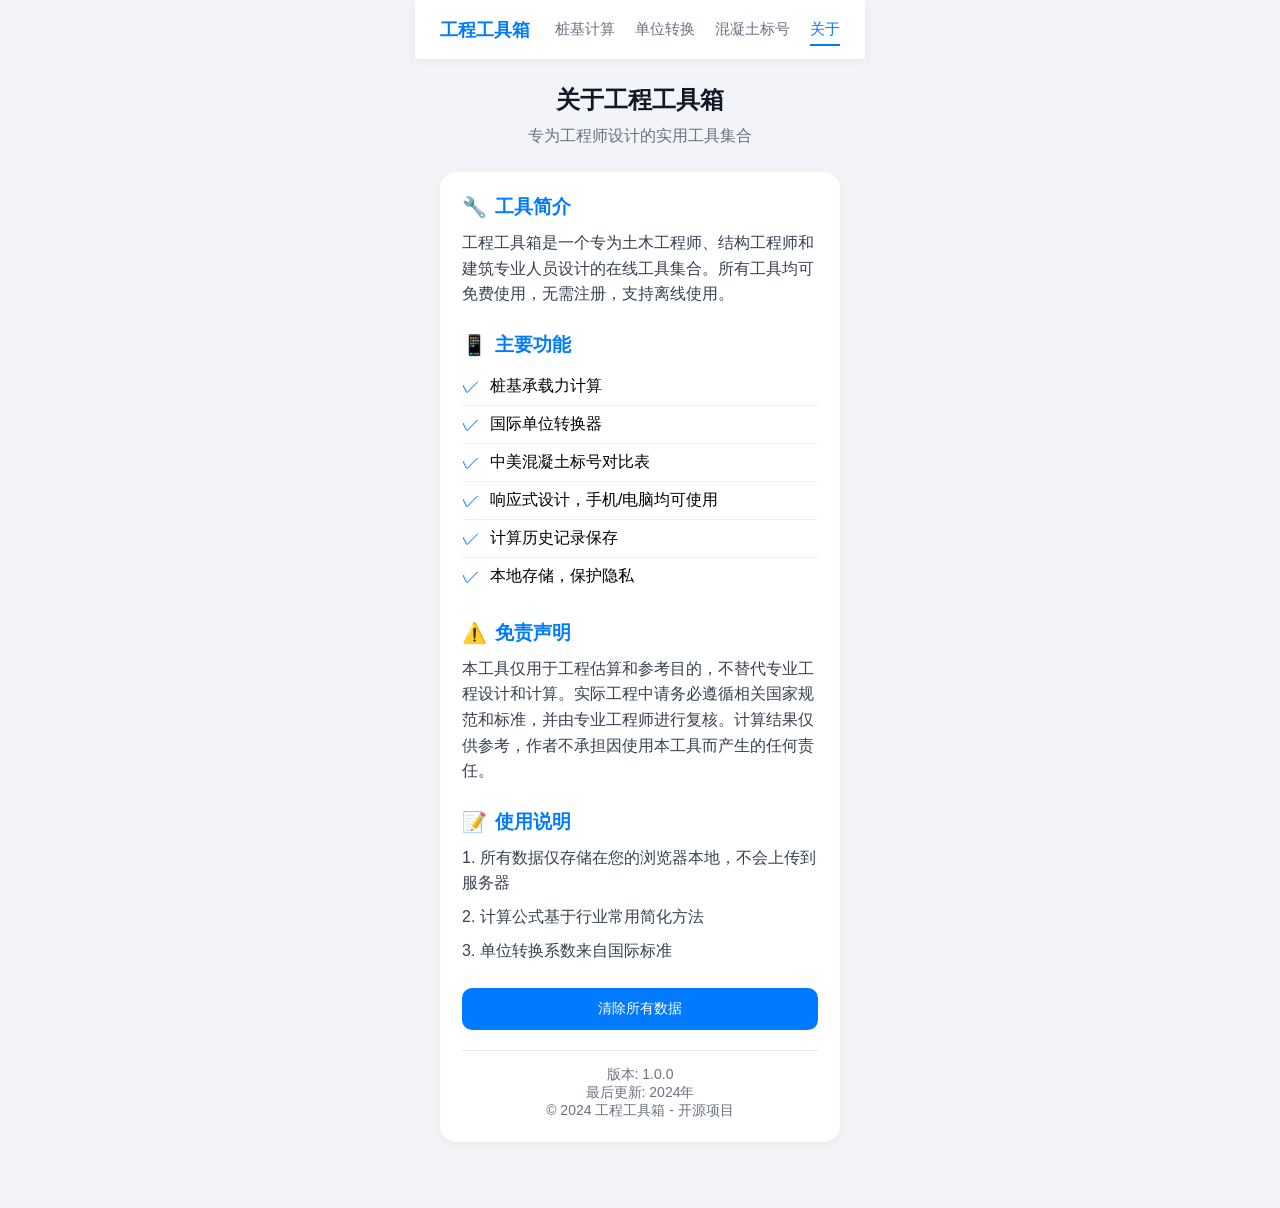
==== about.html @ b7259718 "添加新功能" ====
<!DOCTYPE html>
<html lang="zh-CN">
<head>
    <meta charset="UTF-8">
    <meta name="viewport" content="width=device-width, initial-scale=1.0, user-scalable=no">
    <title>关于 | 工程工具箱</title>
    <link rel="stylesheet" href="style.css">
</head>
<body>
    <!-- 导航栏 -->
    <nav class="nav">
        <div class="nav-container">
            <a href="index.html" class="nav-logo">工程工具箱</a>
            <button class="nav-toggle" onclick="toggleMenu()">☰</button>
            <div class="nav-menu" id="navMenu">
                <a href="index.html" class="nav-link">桩基计算</a>
                <a href="unit-converter.html" class="nav-link">单位转换</a>
                <a href="concrete-grade.html" class="nav-link">混凝土标号</a>
                <a href="about.html" class="nav-link active">关于</a>
            </div>
        </div>
    </nav>

    <div class="page-title">关于工程工具箱</div>
    <div class="page-subtitle">专为工程师设计的实用工具集合</div>

    <div class="card">
        <div style="margin-bottom: 25px;">
            <h3 style="color: #007aff; margin-bottom: 10px; display: flex; align-items: center;">
                <span style="margin-right: 8px; font-size: 20px;">🔧</span> 工具简介
            </h3>
            <p style="line-height: 1.6; color: #374151;">
                工程工具箱是一个专为土木工程师、结构工程师和建筑专业人员设计的在线工具集合。所有工具均可免费使用，无需注册，支持离线使用。
            </p>
        </div>

        <div style="margin-bottom: 25px;">
            <h3 style="color: #007aff; margin-bottom: 10px; display: flex; align-items: center;">
                <span style="margin-right: 8px; font-size: 20px;">📱</span> 主要功能
            </h3>
            <ul class="feature-list">
                <li><span style="color: #007aff; margin-right: 10px; font-size: 18px;">✓</span> 桩基承载力计算</li>
                <li><span style="color: #007aff; margin-right: 10px; font-size: 18px;">✓</span> 国际单位转换器</li>
                <li><span style="color: #007aff; margin-right: 10px; font-size: 18px;">✓</span> 中美混凝土标号对比表</li>
                <li><span style="color: #007aff; margin-right: 10px; font-size: 18px;">✓</span> 响应式设计，手机/电脑均可使用</li>
                <li><span style="color: #007aff; margin-right: 10px; font-size: 18px;">✓</span> 计算历史记录保存</li>
                <li><span style="color: #007aff; margin-right: 10px; font-size: 18px;">✓</span> 本地存储，保护隐私</li>
            </ul>
        </div>

        <div style="margin-bottom: 25px;">
            <h3 style="color: #007aff; margin-bottom: 10px; display: flex; align-items: center;">
                <span style="margin-right: 8px; font-size: 20px;">⚠️</span> 免责声明
            </h3>
            <p style="line-height: 1.6; color: #374151;">
                本工具仅用于工程估算和参考目的，不替代专业工程设计和计算。实际工程中请务必遵循相关国家规范和标准，并由专业工程师进行复核。计算结果仅供参考，作者不承担因使用本工具而产生的任何责任。
            </p>
        </div>

        <div style="margin-bottom: 25px;">
            <h3 style="color: #007aff; margin-bottom: 10px; display: flex; align-items: center;">
                <span style="margin-right: 8px; font-size: 20px;">📝</span> 使用说明
            </h3>
            <p style="line-height: 1.6; color: #374151; margin-bottom: 8px;">
                1. 所有数据仅存储在您的浏览器本地，不会上传到服务器
            </p>
            <p style="line-height: 1.6; color: #374151; margin-bottom: 8px;">
                2. 计算公式基于行业常用简化方法
            </p>
            <p style="line-height: 1.6; color: #374151;">
                3. 单位转换系数来自国际标准
            </p>
        </div>

        <div class="contact-info">
            <button class="contact-btn" onclick="clearAllData()">清除所有数据</button>
        </div>

        <div class="version-info">
            <p>版本: 1.0.0</p>
            <p>最后更新: 2024年</p>
            <p>© 2024 工程工具箱 - 开源项目</p>
        </div>
    </div>

    <script src="script.js"></script>
</body>
</html>
---- style.css ----
/* style.css - 全局样式 */

/* 基础重置 */
* {
    margin: 0;
    padding: 0;
    box-sizing: border-box;
    font-family: -apple-system, BlinkMacSystemFont, "Segoe UI", Roboto, sans-serif;
}

body {
    background: #f2f4f7;
    padding: 25px;
    max-width: 450px;
    margin: 0 auto;
    padding-bottom: 50px;
    min-height: 100vh;
}

/* 导航栏样式 */
.nav {
    background: white;
    box-shadow: 0 2px 10px rgba(0,0,0,0.05);
    position: sticky;
    top: 0;
    z-index: 1000;
    margin: -25px -25px 25px;
    padding: 0 25px;
}

.nav-container {
    display: flex;
    justify-content: space-between;
    align-items: center;
    padding: 15px 0;
    max-width: 450px;
    margin: 0 auto;
}

.nav-logo {
    font-size: 18px;
    font-weight: bold;
    color: #007aff;
    text-decoration: none;
}

.nav-toggle {
    display: none;
    background: none;
    border: none;
    font-size: 24px;
    cursor: pointer;
    color: #374151;
}

.nav-menu {
    display: flex;
    gap: 20px;
}

.nav-link {
    text-decoration: none;
    color: #6b7280;
    font-size: 15px;
    padding: 5px 0;
    position: relative;
}

.nav-link.active {
    color: #007aff;
}

.nav-link.active::after {
    content: '';
    position: absolute;
    bottom: -2px;
    left: 0;
    right: 0;
    height: 2px;
    background: #007aff;
}

/* 标题样式 */
.page-title {
    font-size: 24px;
    font-weight: bold;
    text-align: center;
    margin-bottom: 10px;
    color: #111827;
}

.page-subtitle {
    text-align: center;
    color: #6b7280;
    margin-bottom: 25px;
}

/* 卡片样式 */
.card {
    background: white;
    border-radius: 16px;
    padding: 22px;
    margin-bottom: 16px;
    box-shadow: 0 2px 10px rgba(0,0,0,0.05);
}

.card-title {
    font-weight: 600;
    margin-bottom: 12px;
    color: #374151;
}

/* 输入框样式 */
.input-group {
    margin-bottom: 18px;
}

.input-label {
    display: block;
    font-size: 15px;
    margin-bottom: 6px;
    color: #374151;
    font-weight: 500;
}

.input-field {
    width: 100%;
    padding: 12px 14px;
    border: 1px solid #d1d5db;
    border-radius: 10px;
    font-size: 16px;
    outline: none;
}

.input-field:focus {
    border-color: #007aff;
}

/* 按钮样式 */
.btn {
    width: 100%;
    padding: 16px;
    background: #007aff;
    color: white;
    border: none;
    border-radius: 12px;
    font-size: 18px;
    font-weight: 600;
    margin: 10px 0 20px;
    cursor: pointer;
    transition: background 0.3s;
}

.btn:hover {
    background: #0056cc;
}

.btn-secondary {
    background: #6b7280;
}

.btn-secondary:hover {
    background: #4b5563;
}

.btn-danger {
    background: #ef4444;
}

.btn-danger:hover {
    background: #dc2626;
}

/* 结果框样式 */
.result-box {
    background: #e8f0fe;
    border-radius: 16px;
    padding: 22px;
    text-align: center;
    margin-bottom: 20px;
}

.result-title {
    font-size: 16px;
    color: #374151;
    margin-bottom: 8px;
}

.result-value {
    font-size: 28px;
    font-weight: bold;
    color: #007aff;
}

.result-desc {
    font-size: 13px;
    color: #6b7280;
    margin-top: 6px;
}

/* 表格样式 */
.table-container {
    overflow-x: auto;
    margin: 0 -22px;
    padding: 0 22px;
}

.data-table {
    width: 100%;
    border-collapse: collapse;
    margin-top: 10px;
    min-width: 400px;
}

.data-table th {
    background: #007aff;
    color: white;
    padding: 12px 15px;
    text-align: center;
    font-weight: 600;
    font-size: 14px;
}

.data-table td {
    padding: 12px 15px;
    border-bottom: 1px solid #e5e7eb;
    text-align: center;
    font-size: 14px;
}

.data-table tr:nth-child(even) {
    background: #f9fafb;
}

.data-table tr:hover {
    background: #f0f7ff;
}

/* 标签样式 */
.tag {
    display: inline-block;
    padding: 3px 8px;
    border-radius: 4px;
    font-size: 12px;
    font-weight: 600;
}

.tag-china {
    background: #d1fae5;
    color: #065f46;
}

.tag-usa {
    background: #dbeafe;
    color: #1e40af;
}

/* 备注框 */
.note-box {
    background: #fef3c7;
    border-left: 4px solid #f59e0b;
    padding: 15px;
    margin-top: 20px;
    border-radius: 8px;
    font-size: 14px;
}

.info-box {
    background: #e8f0fe;
    border-left: 4px solid #007aff;
    padding: 15px;
    margin-top: 20px;
    border-radius: 8px;
    font-size: 14px;
}

/* 移动端适配 */
@media (max-width: 500px) {
    .nav-toggle {
        display: block;
    }
    
    .nav-menu {
        display: none;
        flex-direction: column;
        position: absolute;
        top: 100%;
        left: 0;
        right: 0;
        background: white;
        padding: 15px 25px;
        box-shadow: 0 5px 15px rgba(0,0,0,0.1);
    }
    
    .nav-menu.show {
        display: flex;
    }
    
    body {
        padding: 20px;
        padding-bottom: 40px;
    }
}

/* 转换器特定样式 */
.converter-group {
    margin-bottom: 25px;
}

.converter-title {
    font-size: 18px;
    font-weight: 600;
    margin-bottom: 15px;
    color: #374151;
    padding-bottom: 8px;
    border-bottom: 1px solid #e5e7eb;
}

.converter-row {
    display: flex;
    gap: 10px;
    margin-bottom: 15px;
    align-items: center;
}

.converter-input {
    flex: 1;
    padding: 12px 14px;
    border: 1px solid #d1d5db;
    border-radius: 10px;
    font-size: 16px;
    outline: none;
}

.converter-input:focus {
    border-color: #007aff;
}

.converter-select {
    padding: 12px 14px;
    border: 1px solid #d1d5db;
    border-radius: 10px;
    font-size: 16px;
    background: white;
    min-width: 120px;
    outline: none;
}

.converter-result {
    margin-top: 10px;
    padding: 15px;
    background: #e8f0fe;
    border-radius: 10px;
    font-size: 18px;
    font-weight: 600;
    color: #007aff;
    text-align: center;
}

.converter-note {
    font-size: 14px;
    color: #6b7280;
    margin-top: 5px;
    font-style: italic;
}

/* 搜索框 */
.search-box {
    margin-bottom: 20px;
}

.search-input {
    width: 100%;
    padding: 12px 14px;
    border: 2px solid #007aff;
    border-radius: 10px;
    font-size: 16px;
    outline: none;
}

.filter-buttons {
    display: flex;
    gap: 10px;
    margin-top: 10px;
}

.filter-btn {
    flex: 1;
    padding: 8px;
    border: 1px solid #d1d5db;
    background: white;
    border-radius: 8px;
    cursor: pointer;
}

.filter-btn.active {
    background: #007aff;
    color: white;
    border-color: #007aff;
}

/* 关于页面特定样式 */
.feature-list {
    list-style-type: none;
    padding-left: 0;
}

.feature-list li {
    padding: 8px 0;
    border-bottom: 1px solid #f1f1f1;
    display: flex;
    align-items: center;
}

.feature-list li:last-child {
    border-bottom: none;
}

.feature-list i {
    color: #007aff;
    margin-right: 10px;
    font-size: 18px;
}

.contact-info {
    display: flex;
    gap: 15px;
    margin-top: 15px;
}

.contact-btn {
    flex: 1;
    padding: 12px;
    background: #007aff;
    color: white;
    border: none;
    border-radius: 10px;
    text-align: center;
    text-decoration: none;
    font-size: 14px;
    cursor: pointer;
}

.contact-btn:hover {
    background: #0056cc;
}

.version-info {
    text-align: center;
    color: #6b7280;
    font-size: 14px;
    margin-top: 20px;
    padding-top: 15px;
    border-top: 1px solid #e5e7eb;
}
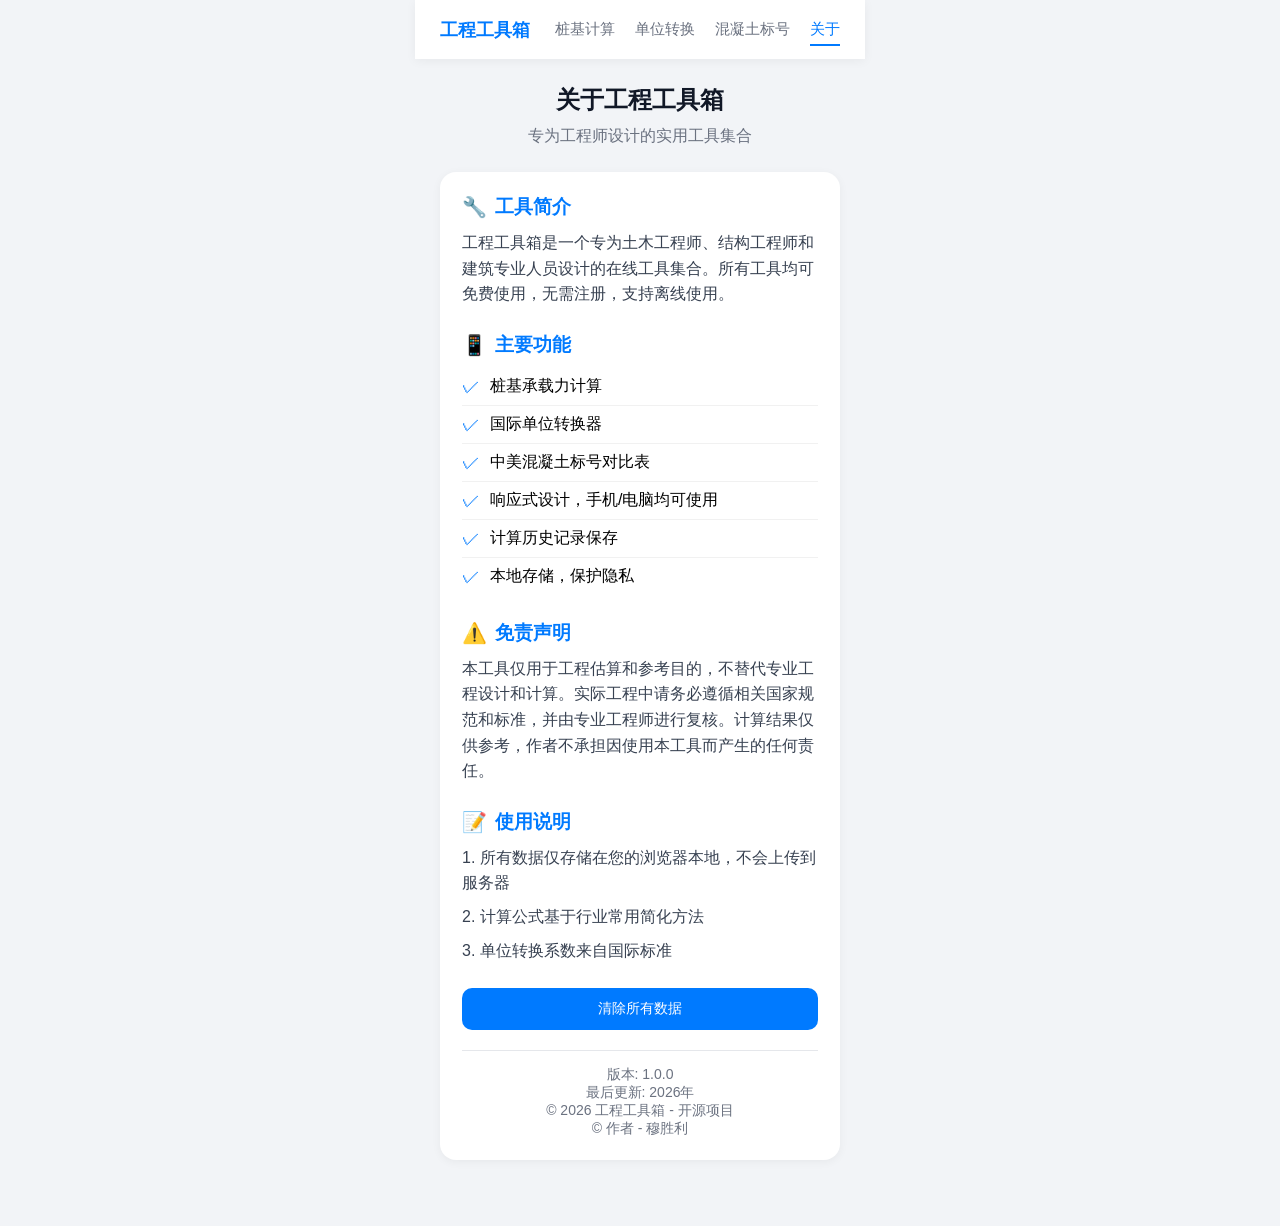
==== commit 52019e2a: "第二次修改about" ====
--- a/about.html
+++ b/about.html
@@ -78,8 +78,9 @@
 
         <div class="version-info">
             <p>版本: 1.0.0</p>
-            <p>最后更新: 2024年</p>
-            <p>© 2024 工程工具箱 - 开源项目</p>
+            <p>最后更新: 2026年</p>
+            <p>© 2026 工程工具箱 - 开源项目</p>
+            <p>© 作者 - 穆胜利</p>
         </div>
     </div>
 
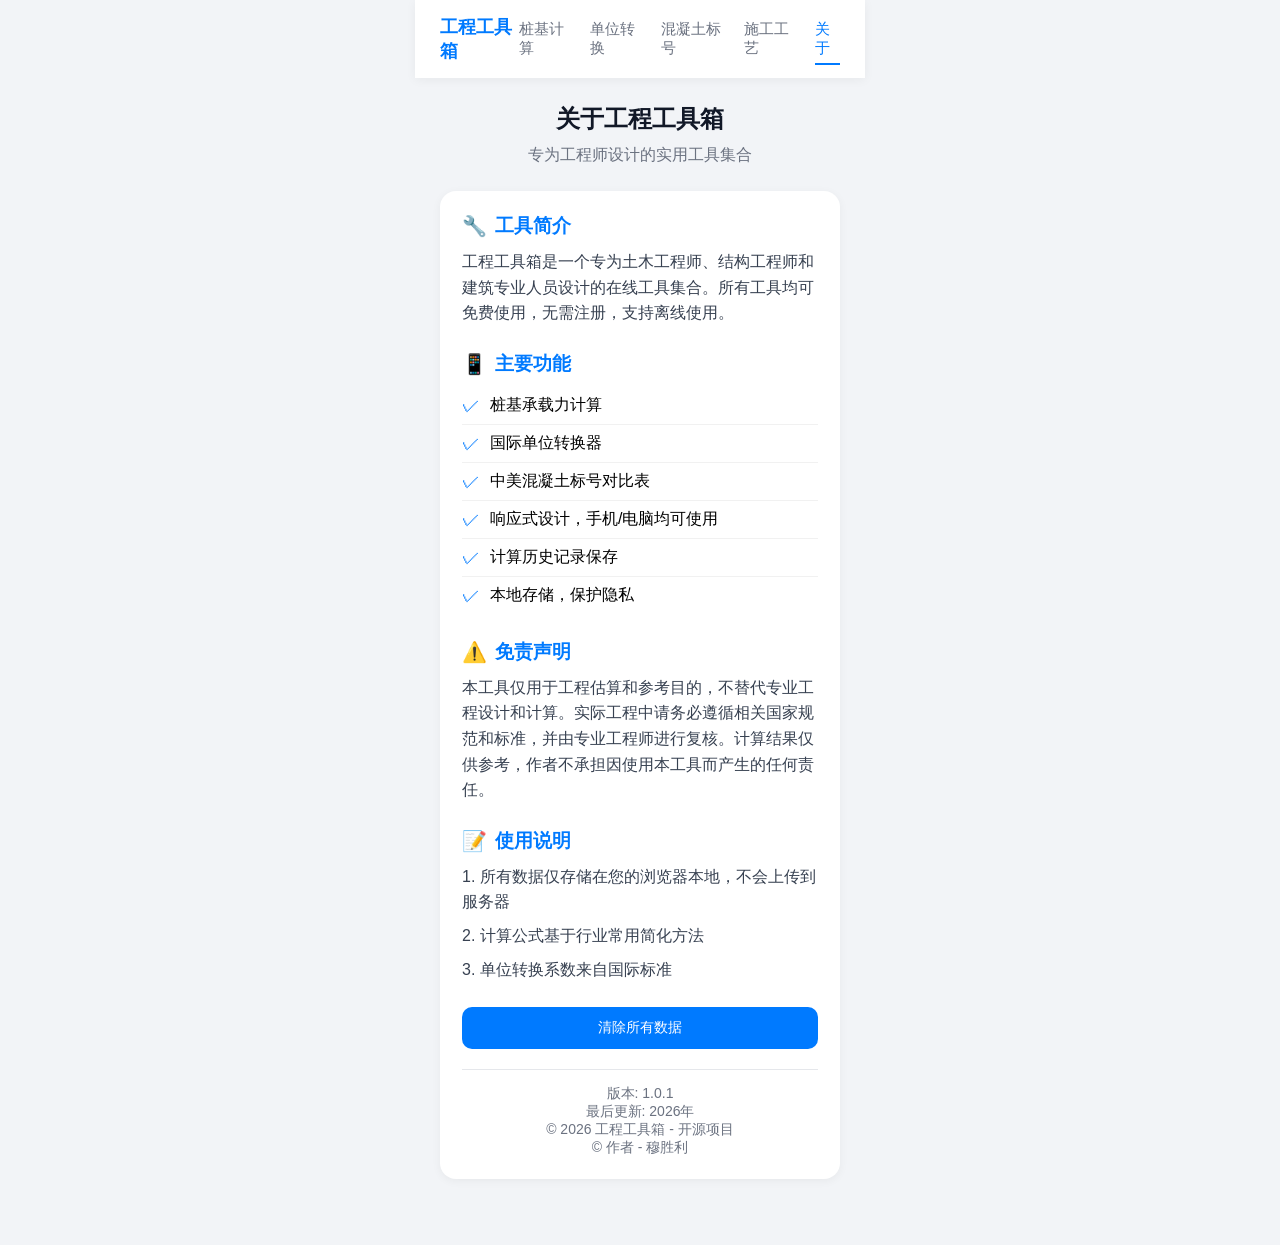
==== commit 7985e0c8: "添加工艺照片" ====
--- a/about.html
+++ b/about.html
@@ -1,13 +1,14 @@
 <!DOCTYPE html>
 <html lang="zh-CN">
+
 <head>
     <meta charset="UTF-8">
     <meta name="viewport" content="width=device-width, initial-scale=1.0, user-scalable=no">
     <title>关于 | 工程工具箱</title>
     <link rel="stylesheet" href="style.css">
 </head>
+
 <body>
-    <!-- 导航栏 -->
     <nav class="nav">
         <div class="nav-container">
             <a href="index.html" class="nav-logo">工程工具箱</a>
@@ -16,6 +17,7 @@
                 <a href="index.html" class="nav-link">桩基计算</a>
                 <a href="unit-converter.html" class="nav-link">单位转换</a>
                 <a href="concrete-grade.html" class="nav-link">混凝土标号</a>
+                <a href="process.html" class="nav-link">施工工艺</a>
                 <a href="about.html" class="nav-link active">关于</a>
             </div>
         </div>
@@ -77,7 +79,7 @@
         </div>
 
         <div class="version-info">
-            <p>版本: 1.0.0</p>
+            <p>版本: 1.0.1</p>
             <p>最后更新: 2026年</p>
             <p>© 2026 工程工具箱 - 开源项目</p>
             <p>© 作者 - 穆胜利</p>
